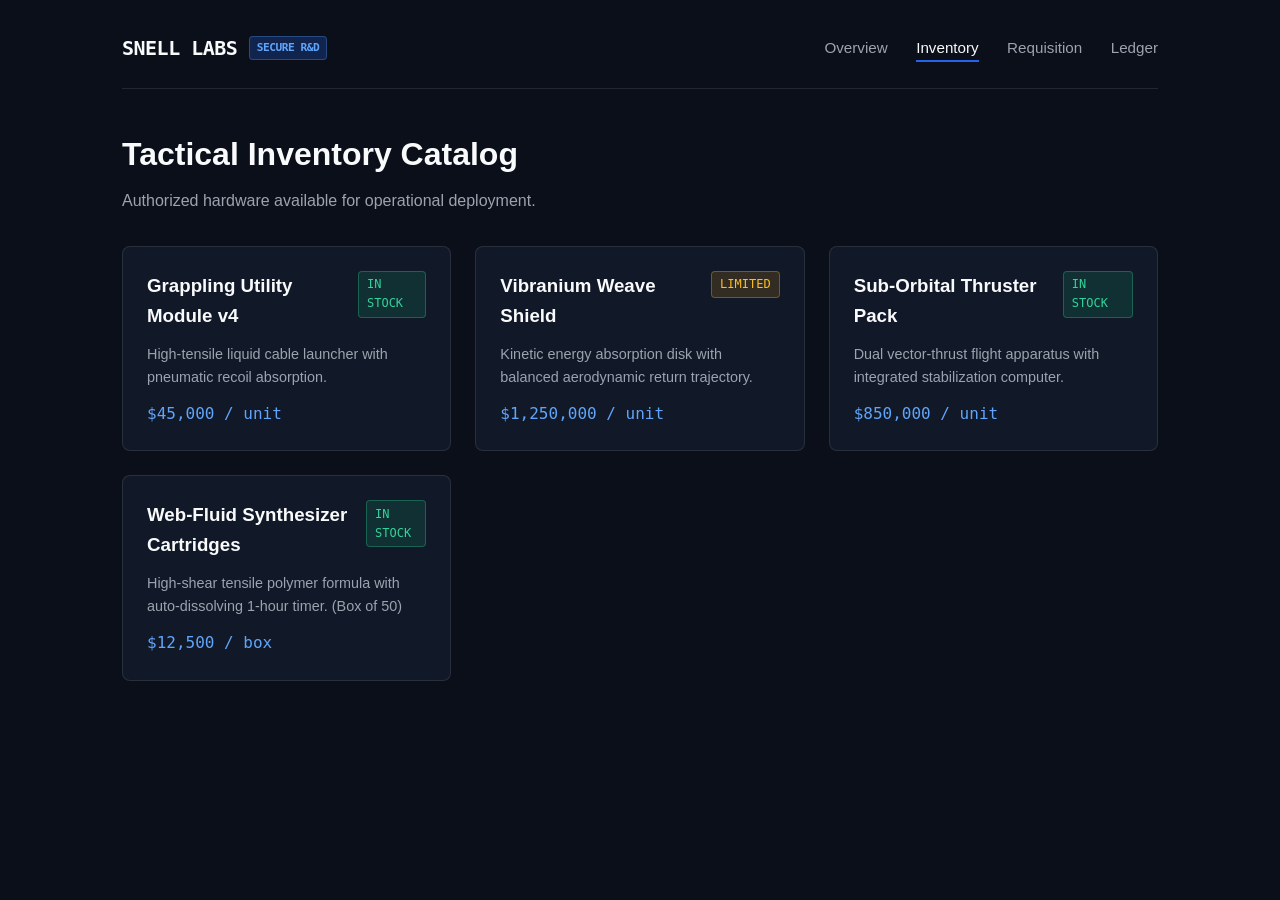
==== inventory/index.html @ 99b0576e "Create index.html" ====
<!DOCTYPE html>
<html lang="en">
<head>
  <meta charset="UTF-8">
  <meta name="viewport" content="width=device-width, initial-scale=1.0">
  <title>Inventory // SNELL LABS</title>
  <link rel="stylesheet" href="/css/style.css">
</head>
<body>

  <header>
    <a href="/" class="brand">SNELL LABS <span class="brand-badge">SECURE R&D</span></a>
    <nav>
      <a href="/">Overview</a>
      <a href="/inventory/" class="active">Inventory</a>
      <a href="/order/">Requisition</a>
      <a href="/orders/">Ledger</a>
    </nav>
  </header>

  <main>
    <h1 style="font-size: 2rem; margin-bottom: 0.5rem;">Tactical Inventory Catalog</h1>
    <p style="color: var(--text-muted); margin-bottom: 2rem;">Authorized hardware available for operational deployment.</p>

    <div class="card-grid">
      <div class="card">
        <div style="display:flex; justify-content:space-between; align-items:start;">
          <h3>Grappling Utility Module v4</h3>
          <span class="badge badge-fulfilled">In Stock</span>
        </div>
        <p style="color: var(--text-muted); font-size: 0.9rem; margin: 0.75rem 0;">High-tensile liquid cable launcher with pneumatic recoil absorption.</p>
        <p style="font-family: var(--font-mono); color: #60a5fa;">$45,000 / unit</p>
      </div>

      <div class="card">
        <div style="display:flex; justify-content:space-between; align-items:start;">
          <h3>Vibranium Weave Shield</h3>
          <span class="badge badge-pending">Limited</span>
        </div>
        <p style="color: var(--text-muted); font-size: 0.9rem; margin: 0.75rem 0;">Kinetic energy absorption disk with balanced aerodynamic return trajectory.</p>
        <p style="font-family: var(--font-mono); color: #60a5fa;">$1,250,000 / unit</p>
      </div>

      <div class="card">
        <div style="display:flex; justify-content:space-between; align-items:start;">
          <h3>Sub-Orbital Thruster Pack</h3>
          <span class="badge badge-fulfilled">In Stock</span>
        </div>
        <p style="color: var(--text-muted); font-size: 0.9rem; margin: 0.75rem 0;">Dual vector-thrust flight apparatus with integrated stabilization computer.</p>
        <p style="font-family: var(--font-mono); color: #60a5fa;">$850,000 / unit</p>
      </div>

      <div class="card">
        <div style="display:flex; justify-content:space-between; align-items:start;">
          <h3>Web-Fluid Synthesizer Cartridges</h3>
          <span class="badge badge-fulfilled">In Stock</span>
        </div>
        <p style="color: var(--text-muted); font-size: 0.9rem; margin: 0.75rem 0;">High-shear tensile polymer formula with auto-dissolving 1-hour timer. (Box of 50)</p>
        <p style="font-family: var(--font-mono); color: #60a5fa;">$12,500 / box</p>
      </div>
    </div>
  </main>

</body>
</html>
---- css/style.css ----
:root {
  --bg-color: #0b0f19;
  --card-bg: #111827;
  --accent-color: #2563eb;
  --accent-glow: rgba(37, 99, 235, 0.25);
  --text-main: #f9fafb;
  --text-muted: #9ca3af;
  --border-color: rgba(255, 255, 255, 0.1);
  --success-color: #10b981;
  --warning-color: #f59e0b;
  --font-mono: 'JetBrains Mono', monospace, sans-serif;
  --font-sans: -apple-system, BlinkMacSystemFont, "Segoe UI", Roboto, sans-serif;
}

* { box-sizing: border-box; margin: 0; padding: 0; }

body {
  background-color: var(--bg-color);
  color: var(--text-main);
  font-family: var(--font-sans);
  line-height: 1.6;
  padding: 2rem;
  max-width: 1100px;
  margin: 0 auto;
}

header {
  display: flex;
  justify-content: space-between;
  align-items: center;
  padding-bottom: 1.5rem;
  border-bottom: 1px solid var(--border-color);
  margin-bottom: 2.5rem;
}

.brand {
  display: flex;
  align-items: center;
  gap: 0.75rem;
  text-decoration: none;
  color: var(--text-main);
  font-family: var(--font-mono);
  font-weight: 700;
  font-size: 1.25rem;
  letter-spacing: -0.5px;
}

.brand-badge {
  background: var(--accent-glow);
  color: #60a5fa;
  border: 1px solid rgba(96, 165, 250, 0.3);
  font-size: 0.7rem;
  padding: 0.15rem 0.4rem;
  border-radius: 4px;
}

nav a {
  color: var(--text-muted);
  text-decoration: none;
  margin-left: 1.5rem;
  font-size: 0.95rem;
  transition: color 0.2s ease;
}

nav a:hover, nav a.active {
  color: var(--text-main);
  border-bottom: 2px solid var(--accent-color);
  padding-bottom: 0.25rem;
}

.card-grid {
  display: grid;
  grid-template-columns: repeat(auto-fit, minmax(300px, 1fr));
  gap: 1.5rem;
  margin-top: 1.5rem;
}

.card {
  background: var(--card-bg);
  border: 1px solid var(--border-color);
  border-radius: 8px;
  padding: 1.5rem;
}

.badge {
  display: inline-block;
  padding: 0.2rem 0.5rem;
  border-radius: 4px;
  font-size: 0.75rem;
  font-family: var(--font-mono);
  text-transform: uppercase;
}

.badge-fulfilled { background: rgba(16, 185, 129, 0.15); color: #34d399; border: 1px solid rgba(52, 211, 153, 0.3); }
.badge-pending { background: rgba(245, 158, 11, 0.15); color: #fbbf24; border: 1px solid rgba(251, 191, 36, 0.3); }
.badge-transit { background: rgba(37, 99, 235, 0.15); color: #60a5fa; border: 1px solid rgba(96, 165, 250, 0.3); }

table {
  width: 100%;
  border-collapse: collapse;
  margin-top: 1.5rem;
  background: var(--card-bg);
  border-radius: 8px;
  overflow: hidden;
  border: 1px solid var(--border-color);
}

th, td {
  padding: 1rem;
  text-align: left;
  border-bottom: 1px solid var(--border-color);
  font-size: 0.95rem;
}

th {
  background: rgba(255, 255, 255, 0.03);
  font-family: var(--font-mono);
  color: var(--text-muted);
  font-weight: 500;
}
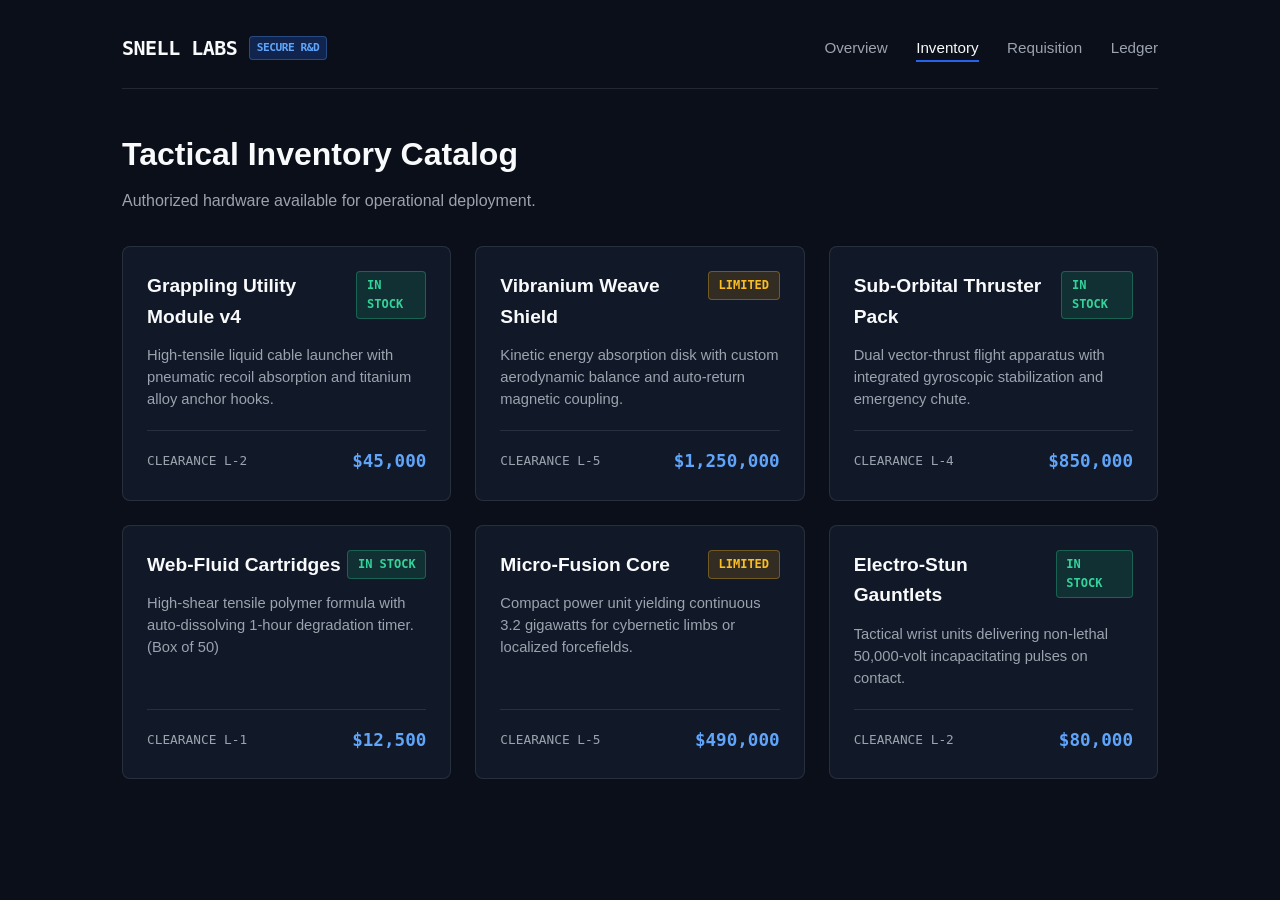
==== commit 1f48958e: "Update index.html" ====
--- a/inventory/index.html
+++ b/inventory/index.html
@@ -24,39 +24,99 @@
 
     <div class="card-grid">
       <div class="card">
-        <div style="display:flex; justify-content:space-between; align-items:start;">
-          <h3>Grappling Utility Module v4</h3>
-          <span class="badge badge-fulfilled">In Stock</span>
+        <div>
+          <div style="display:flex; justify-content:space-between; align-items:start; margin-bottom: 0.75rem;">
+            <h3 style="font-size: 1.2rem;">Grappling Utility Module v4</h3>
+            <span class="badge badge-fulfilled">In Stock</span>
+          </div>
+          <p style="color: var(--text-muted); font-size: 0.92rem; line-height: 1.5; margin-bottom: 1.25rem;">
+            High-tensile liquid cable launcher with pneumatic recoil absorption and titanium alloy anchor hooks.
+          </p>
         </div>
-        <p style="color: var(--text-muted); font-size: 0.9rem; margin: 0.75rem 0;">High-tensile liquid cable launcher with pneumatic recoil absorption.</p>
-        <p style="font-family: var(--font-mono); color: #60a5fa;">$45,000 / unit</p>
+        <div style="border-top: 1px solid var(--border-color); padding-top: 1rem; display: flex; justify-content: space-between; align-items: center;">
+          <span style="font-family: var(--font-mono); font-size: 0.8rem; color: var(--text-muted);">CLEARANCE L-2</span>
+          <span style="font-family: var(--font-mono); font-weight: 700; color: #60a5fa; font-size: 1.1rem;">$45,000</span>
+        </div>
       </div>
 
       <div class="card">
-        <div style="display:flex; justify-content:space-between; align-items:start;">
-          <h3>Vibranium Weave Shield</h3>
-          <span class="badge badge-pending">Limited</span>
+        <div>
+          <div style="display:flex; justify-content:space-between; align-items:start; margin-bottom: 0.75rem;">
+            <h3 style="font-size: 1.2rem;">Vibranium Weave Shield</h3>
+            <span class="badge badge-pending">Limited</span>
+          </div>
+          <p style="color: var(--text-muted); font-size: 0.92rem; line-height: 1.5; margin-bottom: 1.25rem;">
+            Kinetic energy absorption disk with custom aerodynamic balance and auto-return magnetic coupling.
+          </p>
         </div>
-        <p style="color: var(--text-muted); font-size: 0.9rem; margin: 0.75rem 0;">Kinetic energy absorption disk with balanced aerodynamic return trajectory.</p>
-        <p style="font-family: var(--font-mono); color: #60a5fa;">$1,250,000 / unit</p>
+        <div style="border-top: 1px solid var(--border-color); padding-top: 1rem; display: flex; justify-content: space-between; align-items: center;">
+          <span style="font-family: var(--font-mono); font-size: 0.8rem; color: var(--text-muted);">CLEARANCE L-5</span>
+          <span style="font-family: var(--font-mono); font-weight: 700; color: #60a5fa; font-size: 1.1rem;">$1,250,000</span>
+        </div>
       </div>
 
       <div class="card">
-        <div style="display:flex; justify-content:space-between; align-items:start;">
-          <h3>Sub-Orbital Thruster Pack</h3>
-          <span class="badge badge-fulfilled">In Stock</span>
+        <div>
+          <div style="display:flex; justify-content:space-between; align-items:start; margin-bottom: 0.75rem;">
+            <h3 style="font-size: 1.2rem;">Sub-Orbital Thruster Pack</h3>
+            <span class="badge badge-fulfilled">In Stock</span>
+          </div>
+          <p style="color: var(--text-muted); font-size: 0.92rem; line-height: 1.5; margin-bottom: 1.25rem;">
+            Dual vector-thrust flight apparatus with integrated gyroscopic stabilization and emergency chute.
+          </p>
         </div>
-        <p style="color: var(--text-muted); font-size: 0.9rem; margin: 0.75rem 0;">Dual vector-thrust flight apparatus with integrated stabilization computer.</p>
-        <p style="font-family: var(--font-mono); color: #60a5fa;">$850,000 / unit</p>
+        <div style="border-top: 1px solid var(--border-color); padding-top: 1rem; display: flex; justify-content: space-between; align-items: center;">
+          <span style="font-family: var(--font-mono); font-size: 0.8rem; color: var(--text-muted);">CLEARANCE L-4</span>
+          <span style="font-family: var(--font-mono); font-weight: 700; color: #60a5fa; font-size: 1.1rem;">$850,000</span>
+        </div>
       </div>
 
       <div class="card">
-        <div style="display:flex; justify-content:space-between; align-items:start;">
-          <h3>Web-Fluid Synthesizer Cartridges</h3>
-          <span class="badge badge-fulfilled">In Stock</span>
+        <div>
+          <div style="display:flex; justify-content:space-between; align-items:start; margin-bottom: 0.75rem;">
+            <h3 style="font-size: 1.2rem;">Web-Fluid Cartridges</h3>
+            <span class="badge badge-fulfilled">In Stock</span>
+          </div>
+          <p style="color: var(--text-muted); font-size: 0.92rem; line-height: 1.5; margin-bottom: 1.25rem;">
+            High-shear tensile polymer formula with auto-dissolving 1-hour degradation timer. (Box of 50)
+          </p>
         </div>
-        <p style="color: var(--text-muted); font-size: 0.9rem; margin: 0.75rem 0;">High-shear tensile polymer formula with auto-dissolving 1-hour timer. (Box of 50)</p>
-        <p style="font-family: var(--font-mono); color: #60a5fa;">$12,500 / box</p>
+        <div style="border-top: 1px solid var(--border-color); padding-top: 1rem; display: flex; justify-content: space-between; align-items: center;">
+          <span style="font-family: var(--font-mono); font-size: 0.8rem; color: var(--text-muted);">CLEARANCE L-1</span>
+          <span style="font-family: var(--font-mono); font-weight: 700; color: #60a5fa; font-size: 1.1rem;">$12,500</span>
+        </div>
+      </div>
+
+      <div class="card">
+        <div>
+          <div style="display:flex; justify-content:space-between; align-items:start; margin-bottom: 0.75rem;">
+            <h3 style="font-size: 1.2rem;">Micro-Fusion Core</h3>
+            <span class="badge badge-pending">Limited</span>
+          </div>
+          <p style="color: var(--text-muted); font-size: 0.92rem; line-height: 1.5; margin-bottom: 1.25rem;">
+            Compact power unit yielding continuous 3.2 gigawatts for cybernetic limbs or localized forcefields.
+          </p>
+        </div>
+        <div style="border-top: 1px solid var(--border-color); padding-top: 1rem; display: flex; justify-content: space-between; align-items: center;">
+          <span style="font-family: var(--font-mono); font-size: 0.8rem; color: var(--text-muted);">CLEARANCE L-5</span>
+          <span style="font-family: var(--font-mono); font-weight: 700; color: #60a5fa; font-size: 1.1rem;">$490,000</span>
+        </div>
+      </div>
+
+      <div class="card">
+        <div>
+          <div style="display:flex; justify-content:space-between; align-items:start; margin-bottom: 0.75rem;">
+            <h3 style="font-size: 1.2rem;">Electro-Stun Gauntlets</h3>
+            <span class="badge badge-fulfilled">In Stock</span>
+          </div>
+          <p style="color: var(--text-muted); font-size: 0.92rem; line-height: 1.5; margin-bottom: 1.25rem;">
+            Tactical wrist units delivering non-lethal 50,000-volt incapacitating pulses on contact.
+          </p>
+        </div>
+        <div style="border-top: 1px solid var(--border-color); padding-top: 1rem; display: flex; justify-content: space-between; align-items: center;">
+          <span style="font-family: var(--font-mono); font-size: 0.8rem; color: var(--text-muted);">CLEARANCE L-2</span>
+          <span style="font-family: var(--font-mono); font-weight: 700; color: #60a5fa; font-size: 1.1rem;">$80,000</span>
+        </div>
       </div>
     </div>
   </main>
--- a/css/style.css
+++ b/css/style.css
@@ -70,7 +70,7 @@
 
 .card-grid {
   display: grid;
-  grid-template-columns: repeat(auto-fit, minmax(300px, 1fr));
+  grid-template-columns: repeat(auto-fill, minmax(320px, 1fr));
   gap: 1.5rem;
   margin-top: 1.5rem;
 }
@@ -80,33 +80,87 @@
   border: 1px solid var(--border-color);
   border-radius: 8px;
   padding: 1.5rem;
+  display: flex;
+  flex-direction: column;
+  justify-content: space-between;
+  transition: transform 0.2s ease, border-color 0.2s ease;
+}
+
+.card:hover {
+  border-color: rgba(96, 165, 250, 0.4);
+  transform: translateY(-2px);
 }
 
 .badge {
   display: inline-block;
-  padding: 0.2rem 0.5rem;
+  padding: 0.25rem 0.6rem;
   border-radius: 4px;
   font-size: 0.75rem;
   font-family: var(--font-mono);
   text-transform: uppercase;
+  font-weight: 600;
 }
 
 .badge-fulfilled { background: rgba(16, 185, 129, 0.15); color: #34d399; border: 1px solid rgba(52, 211, 153, 0.3); }
 .badge-pending { background: rgba(245, 158, 11, 0.15); color: #fbbf24; border: 1px solid rgba(251, 191, 36, 0.3); }
 .badge-transit { background: rgba(37, 99, 235, 0.15); color: #60a5fa; border: 1px solid rgba(96, 165, 250, 0.3); }
 
+/* Filter & Sort Controls */
+.controls-bar {
+  display: flex;
+  flex-wrap: wrap;
+  gap: 1rem;
+  align-items: center;
+  justify-content: space-between;
+  background: var(--card-bg);
+  border: 1px solid var(--border-color);
+  padding: 1rem 1.25rem;
+  border-radius: 8px;
+  margin-bottom: 1.5rem;
+}
+
+.control-group {
+  display: flex;
+  align-items: center;
+  gap: 0.5rem;
+}
+
+.control-group label {
+  font-family: var(--font-mono);
+  font-size: 0.8rem;
+  color: var(--text-muted);
+  text-transform: uppercase;
+}
+
+.control-group select, .control-group input {
+  background: #1f2937;
+  color: var(--text-main);
+  border: 1px solid var(--border-color);
+  padding: 0.5rem 0.75rem;
+  border-radius: 4px;
+  font-size: 0.9rem;
+  outline: none;
+}
+
+.control-group select:focus, .control-group input:focus {
+  border-color: var(--accent-color);
+}
+
+/* Data Table */
+.table-container {
+  overflow-x: auto;
+  border-radius: 8px;
+  border: 1px solid var(--border-color);
+  background: var(--card-bg);
+}
+
 table {
   width: 100%;
   border-collapse: collapse;
-  margin-top: 1.5rem;
-  background: var(--card-bg);
-  border-radius: 8px;
-  overflow: hidden;
-  border: 1px solid var(--border-color);
 }
 
 th, td {
-  padding: 1rem;
+  padding: 1rem 1.25rem;
   text-align: left;
   border-bottom: 1px solid var(--border-color);
   font-size: 0.95rem;
@@ -116,5 +170,19 @@
   background: rgba(255, 255, 255, 0.03);
   font-family: var(--font-mono);
   color: var(--text-muted);
-  font-weight: 500;
+  font-weight: 600;
+  cursor: pointer;
+  user-select: none;
 }
+
+th:hover {
+  color: var(--text-main);
+}
+
+tr:last-child td {
+  border-bottom: none;
+}
+
+tr:hover td {
+  background: rgba(255, 255, 255, 0.02);
+}
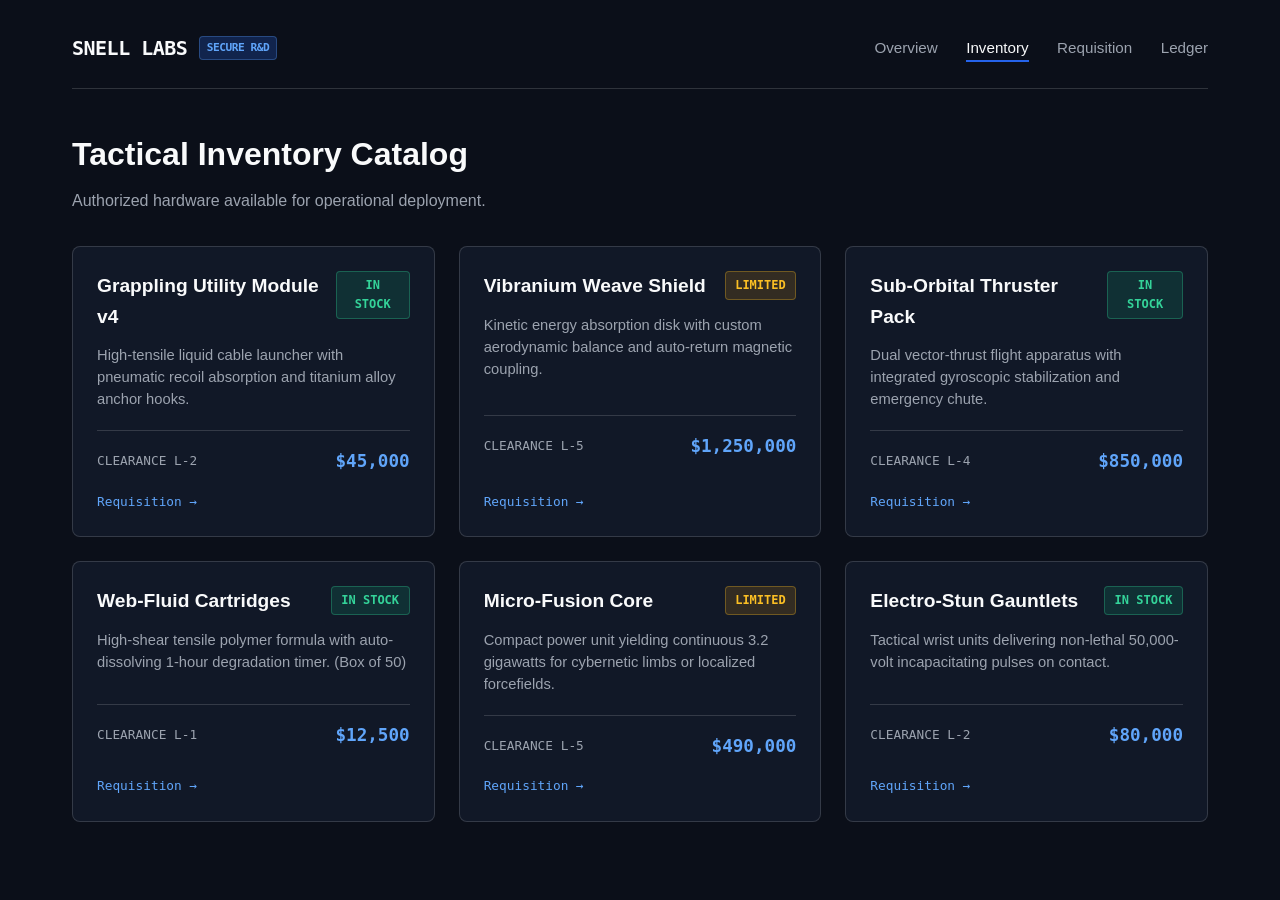
==== commit 6a813381: "Unify catalog data, persist requisitions to ledger, add mobile layout - Add js/data.js as the single" ====
--- a/inventory/index.html
+++ b/inventory/index.html
@@ -22,104 +22,27 @@
     <h1 style="font-size: 2rem; margin-bottom: 0.5rem;">Tactical Inventory Catalog</h1>
     <p style="color: var(--text-muted); margin-bottom: 2rem;">Authorized hardware available for operational deployment.</p>
 
-    <div class="card-grid">
+    <div class="card-grid" id="inventory-grid"></div>
+  </main>
+
+  <script src="/js/data.js"></script>
+  <script>
+    document.getElementById('inventory-grid').innerHTML = SL_PRODUCTS.map(p => `
       <div class="card">
         <div>
-          <div style="display:flex; justify-content:space-between; align-items:start; margin-bottom: 0.75rem;">
-            <h3 style="font-size: 1.2rem;">Grappling Utility Module v4</h3>
-            <span class="badge badge-fulfilled">In Stock</span>
+          <div class="card-head">
+            <h3>${slEscape(p.name)}</h3>
+            <span class="badge ${p.stock === 'Limited' ? 'badge-pending' : 'badge-fulfilled'}">${p.stock}</span>
           </div>
-          <p style="color: var(--text-muted); font-size: 0.92rem; line-height: 1.5; margin-bottom: 1.25rem;">
-            High-tensile liquid cable launcher with pneumatic recoil absorption and titanium alloy anchor hooks.
-          </p>
+          <p class="card-desc">${slEscape(p.description)}</p>
         </div>
-        <div style="border-top: 1px solid var(--border-color); padding-top: 1rem; display: flex; justify-content: space-between; align-items: center;">
-          <span style="font-family: var(--font-mono); font-size: 0.8rem; color: var(--text-muted);">CLEARANCE L-2</span>
-          <span style="font-family: var(--font-mono); font-weight: 700; color: #60a5fa; font-size: 1.1rem;">$45,000</span>
+        <div class="card-foot">
+          <span class="card-clearance">CLEARANCE L-${p.clearance}</span>
+          <span class="card-price">${slFormatCurrency(p.price)}</span>
         </div>
-      </div>
-
-      <div class="card">
-        <div>
-          <div style="display:flex; justify-content:space-between; align-items:start; margin-bottom: 0.75rem;">
-            <h3 style="font-size: 1.2rem;">Vibranium Weave Shield</h3>
-            <span class="badge badge-pending">Limited</span>
-          </div>
-          <p style="color: var(--text-muted); font-size: 0.92rem; line-height: 1.5; margin-bottom: 1.25rem;">
-            Kinetic energy absorption disk with custom aerodynamic balance and auto-return magnetic coupling.
-          </p>
-        </div>
-        <div style="border-top: 1px solid var(--border-color); padding-top: 1rem; display: flex; justify-content: space-between; align-items: center;">
-          <span style="font-family: var(--font-mono); font-size: 0.8rem; color: var(--text-muted);">CLEARANCE L-5</span>
-          <span style="font-family: var(--font-mono); font-weight: 700; color: #60a5fa; font-size: 1.1rem;">$1,250,000</span>
-        </div>
-      </div>
-
-      <div class="card">
-        <div>
-          <div style="display:flex; justify-content:space-between; align-items:start; margin-bottom: 0.75rem;">
-            <h3 style="font-size: 1.2rem;">Sub-Orbital Thruster Pack</h3>
-            <span class="badge badge-fulfilled">In Stock</span>
-          </div>
-          <p style="color: var(--text-muted); font-size: 0.92rem; line-height: 1.5; margin-bottom: 1.25rem;">
-            Dual vector-thrust flight apparatus with integrated gyroscopic stabilization and emergency chute.
-          </p>
-        </div>
-        <div style="border-top: 1px solid var(--border-color); padding-top: 1rem; display: flex; justify-content: space-between; align-items: center;">
-          <span style="font-family: var(--font-mono); font-size: 0.8rem; color: var(--text-muted);">CLEARANCE L-4</span>
-          <span style="font-family: var(--font-mono); font-weight: 700; color: #60a5fa; font-size: 1.1rem;">$850,000</span>
-        </div>
-      </div>
-
-      <div class="card">
-        <div>
-          <div style="display:flex; justify-content:space-between; align-items:start; margin-bottom: 0.75rem;">
-            <h3 style="font-size: 1.2rem;">Web-Fluid Cartridges</h3>
-            <span class="badge badge-fulfilled">In Stock</span>
-          </div>
-          <p style="color: var(--text-muted); font-size: 0.92rem; line-height: 1.5; margin-bottom: 1.25rem;">
-            High-shear tensile polymer formula with auto-dissolving 1-hour degradation timer. (Box of 50)
-          </p>
-        </div>
-        <div style="border-top: 1px solid var(--border-color); padding-top: 1rem; display: flex; justify-content: space-between; align-items: center;">
-          <span style="font-family: var(--font-mono); font-size: 0.8rem; color: var(--text-muted);">CLEARANCE L-1</span>
-          <span style="font-family: var(--font-mono); font-weight: 700; color: #60a5fa; font-size: 1.1rem;">$12,500</span>
-        </div>
-      </div>
-
-      <div class="card">
-        <div>
-          <div style="display:flex; justify-content:space-between; align-items:start; margin-bottom: 0.75rem;">
-            <h3 style="font-size: 1.2rem;">Micro-Fusion Core</h3>
-            <span class="badge badge-pending">Limited</span>
-          </div>
-          <p style="color: var(--text-muted); font-size: 0.92rem; line-height: 1.5; margin-bottom: 1.25rem;">
-            Compact power unit yielding continuous 3.2 gigawatts for cybernetic limbs or localized forcefields.
-          </p>
-        </div>
-        <div style="border-top: 1px solid var(--border-color); padding-top: 1rem; display: flex; justify-content: space-between; align-items: center;">
-          <span style="font-family: var(--font-mono); font-size: 0.8rem; color: var(--text-muted);">CLEARANCE L-5</span>
-          <span style="font-family: var(--font-mono); font-weight: 700; color: #60a5fa; font-size: 1.1rem;">$490,000</span>
-        </div>
-      </div>
-
-      <div class="card">
-        <div>
-          <div style="display:flex; justify-content:space-between; align-items:start; margin-bottom: 0.75rem;">
-            <h3 style="font-size: 1.2rem;">Electro-Stun Gauntlets</h3>
-            <span class="badge badge-fulfilled">In Stock</span>
-          </div>
-          <p style="color: var(--text-muted); font-size: 0.92rem; line-height: 1.5; margin-bottom: 1.25rem;">
-            Tactical wrist units delivering non-lethal 50,000-volt incapacitating pulses on contact.
-          </p>
-        </div>
-        <div style="border-top: 1px solid var(--border-color); padding-top: 1rem; display: flex; justify-content: space-between; align-items: center;">
-          <span style="font-family: var(--font-mono); font-size: 0.8rem; color: var(--text-muted);">CLEARANCE L-2</span>
-          <span style="font-family: var(--font-mono); font-weight: 700; color: #60a5fa; font-size: 1.1rem;">$80,000</span>
-        </div>
-      </div>
-    </div>
-  </main>
+        <a class="card-cta" href="/order/?item=${p.id}">Requisition &rarr;</a>
+      </div>`).join('');
+  </script>
 
 </body>
 </html>
--- a/css/style.css
+++ b/css/style.css
@@ -1,13 +1,13 @@
 :root {
   --bg-color: #0b0f19;
   --card-bg: #111827;
+  --table-header-bg: #1f2937;
   --accent-color: #2563eb;
   --accent-glow: rgba(37, 99, 235, 0.25);
   --text-main: #f9fafb;
   --text-muted: #9ca3af;
-  --border-color: rgba(255, 255, 255, 0.1);
-  --success-color: #10b981;
-  --warning-color: #f59e0b;
+  --border-color: rgba(255, 255, 255, 0.15);
+  --grid-line-color: rgba(255, 255, 255, 0.1);
   --font-mono: 'JetBrains Mono', monospace, sans-serif;
   --font-sans: -apple-system, BlinkMacSystemFont, "Segoe UI", Roboto, sans-serif;
 }
@@ -20,7 +20,7 @@
   font-family: var(--font-sans);
   line-height: 1.6;
   padding: 2rem;
-  max-width: 1100px;
+  max-width: 1200px;
   margin: 0 auto;
 }
 
@@ -99,6 +99,7 @@
   font-family: var(--font-mono);
   text-transform: uppercase;
   font-weight: 600;
+  text-align: center;
 }
 
 .badge-fulfilled { background: rgba(16, 185, 129, 0.15); color: #34d399; border: 1px solid rgba(52, 211, 153, 0.3); }
@@ -115,8 +116,8 @@
   background: var(--card-bg);
   border: 1px solid var(--border-color);
   padding: 1rem 1.25rem;
-  border-radius: 8px;
-  margin-bottom: 1.5rem;
+  border-radius: 8px 8px 0 0;
+  border-bottom: none;
 }
 
 .control-group {
@@ -146,37 +147,63 @@
   border-color: var(--accent-color);
 }
 
-/* Data Table */
+/* Strictly Structured & Column-Bounded Data Table */
 .table-container {
   overflow-x: auto;
-  border-radius: 8px;
+  border-radius: 0 0 8px 8px;
   border: 1px solid var(--border-color);
   background: var(--card-bg);
+  box-shadow: 0 4px 20px rgba(0, 0, 0, 0.3);
 }
 
 table {
   width: 100%;
-  border-collapse: collapse;
-}
+  border-collapse: separate;
+  border-spacing: 0;
+  table-layout: fixed; /* Ensures explicit column widths */
+}
+
+/* Explicit Column Width Allocation */
+col.col-id { width: 110px; }
+col.col-name { width: 160px; }
+col.col-affiliation { width: 160px; }
+col.col-gadget { width: 280px; }
+col.col-qty { width: 70px; }
+col.col-cost { width: 130px; }
+col.col-status { width: 130px; }
 
 th, td {
-  padding: 1rem 1.25rem;
-  text-align: left;
-  border-bottom: 1px solid var(--border-color);
-  font-size: 0.95rem;
+  padding: 0.9rem 1.1rem;
+  border-bottom: 1px solid var(--grid-line-color);
+  border-right: 1px solid var(--grid-line-color);
+  font-size: 0.92rem;
+  white-space: nowrap;
+  overflow: hidden;
+  text-overflow: ellipsis;
+}
+
+th:last-child, td:last-child {
+  border-right: none;
 }
 
 th {
-  background: rgba(255, 255, 255, 0.03);
-  font-family: var(--font-mono);
-  color: var(--text-muted);
-  font-weight: 600;
-  cursor: pointer;
-  user-select: none;
-}
-
-th:hover {
-  color: var(--text-main);
+  background: var(--table-header-bg);
+  font-family: var(--font-mono);
+  color: #60a5fa;
+  font-weight: 700;
+  text-transform: uppercase;
+  font-size: 0.78rem;
+  letter-spacing: 0.5px;
+  border-bottom: 2px solid var(--border-color);
+}
+
+/* Alignment per Data Type */
+.text-left { text-align: left; }
+.text-center { text-align: center; }
+.text-right { text-align: right; }
+
+tr:nth-child(even) td {
+  background: rgba(255, 255, 255, 0.015);
 }
 
 tr:last-child td {
@@ -184,5 +211,71 @@
 }
 
 tr:hover td {
-  background: rgba(255, 255, 255, 0.02);
-}
+  background: rgba(37, 99, 235, 0.08);
+}
+
+/* Inventory cards */
+.card-head { display: flex; justify-content: space-between; align-items: flex-start; gap: 0.75rem; margin-bottom: 0.75rem; }
+.card-head h3 { font-size: 1.2rem; }
+.card-desc { color: var(--text-muted); font-size: 0.92rem; line-height: 1.5; margin-bottom: 1.25rem; }
+.card-foot { border-top: 1px solid var(--border-color); padding-top: 1rem; display: flex; justify-content: space-between; align-items: center; }
+.card-clearance { font-family: var(--font-mono); font-size: 0.8rem; color: var(--text-muted); }
+.card-price { font-family: var(--font-mono); font-weight: 700; color: #60a5fa; font-size: 1.1rem; }
+.card-cta { margin-top: 1rem; font-family: var(--font-mono); font-size: 0.8rem; color: #60a5fa; text-decoration: none; align-self: flex-start; }
+.card-cta:hover { color: var(--text-main); }
+
+.badge-submitted { background: rgba(167, 139, 250, 0.15); color: #c4b5fd; border: 1px solid rgba(196, 181, 253, 0.3); }
+
+/* Requisition form */
+main.narrow { max-width: 650px; margin: 0 auto; }
+.form-card { display: block; }
+.form-card:hover, .form-confirm:hover { transform: none; }
+.field { margin-bottom: 1.25rem; }
+.field label { display: block; font-size: 0.85rem; font-family: var(--font-mono); margin-bottom: 0.4rem; }
+.field input, .field select {
+  width: 100%; padding: 0.75rem; background: #1f2937; border: 1px solid var(--border-color);
+  border-radius: 4px; color: #fff; font-size: 1rem;
+}
+.field input:focus, .field select:focus { outline: none; border-color: var(--accent-color); }
+.form-total {
+  display: flex; justify-content: space-between; align-items: center; margin-bottom: 1.5rem;
+  padding: 0.85rem 1rem; border: 1px dashed var(--border-color); border-radius: 4px;
+  font-family: var(--font-mono); font-size: 0.85rem; color: var(--text-muted);
+}
+.form-total strong { color: #60a5fa; font-size: 1.15rem; }
+.btn-primary, .btn-secondary {
+  display: inline-block; text-align: center; padding: 0.85rem 1.25rem; border-radius: 4px;
+  font-weight: 600; font-size: 0.95rem; cursor: pointer; text-decoration: none; border: none;
+}
+.btn-primary { background: var(--accent-color); color: #fff; }
+.btn-secondary { background: transparent; color: var(--text-main); border: 1px solid var(--border-color); }
+form .btn-primary { width: 100%; }
+.form-confirm { display: block; }
+.form-confirm[hidden], .form-card[hidden] { display: none; }
+.form-confirm h2 { margin: 1rem 0 0.5rem; font-size: 1.4rem; }
+.form-confirm p { color: var(--text-muted); margin-bottom: 1.5rem; }
+.confirm-actions { display: flex; gap: 0.75rem; flex-wrap: wrap; }
+
+/* Ledger extras */
+.control-filters { display: flex; gap: 1rem; flex-wrap: wrap; }
+.ledger-note { margin-top: 1rem; font-size: 0.85rem; color: var(--text-muted); }
+.ledger-note[hidden] { display: none; }
+.ledger-note button {
+  margin-left: 0.5rem; background: none; border: 1px solid var(--border-color); color: var(--text-muted);
+  padding: 0.25rem 0.6rem; border-radius: 4px; cursor: pointer; font-size: 0.8rem;
+}
+.ledger-note button:hover { color: var(--text-main); border-color: var(--accent-color); }
+table#orders-table { min-width: 1040px; }
+
+/* Responsive */
+@media (max-width: 720px) {
+  body { padding: 1.25rem 1rem; }
+  header { flex-direction: column; align-items: flex-start; gap: 1rem; }
+  nav { display: flex; flex-wrap: wrap; gap: 0.5rem 1.25rem; }
+  nav a { margin-left: 0; }
+  main h1 { font-size: 1.8rem !important; }
+  .card-grid { grid-template-columns: 1fr; }
+  .controls-bar, .control-filters { flex-direction: column; align-items: stretch; }
+  .control-group { flex-direction: column; align-items: stretch; gap: 0.3rem; }
+  .control-group select, .control-group input { width: 100%; }
+}
